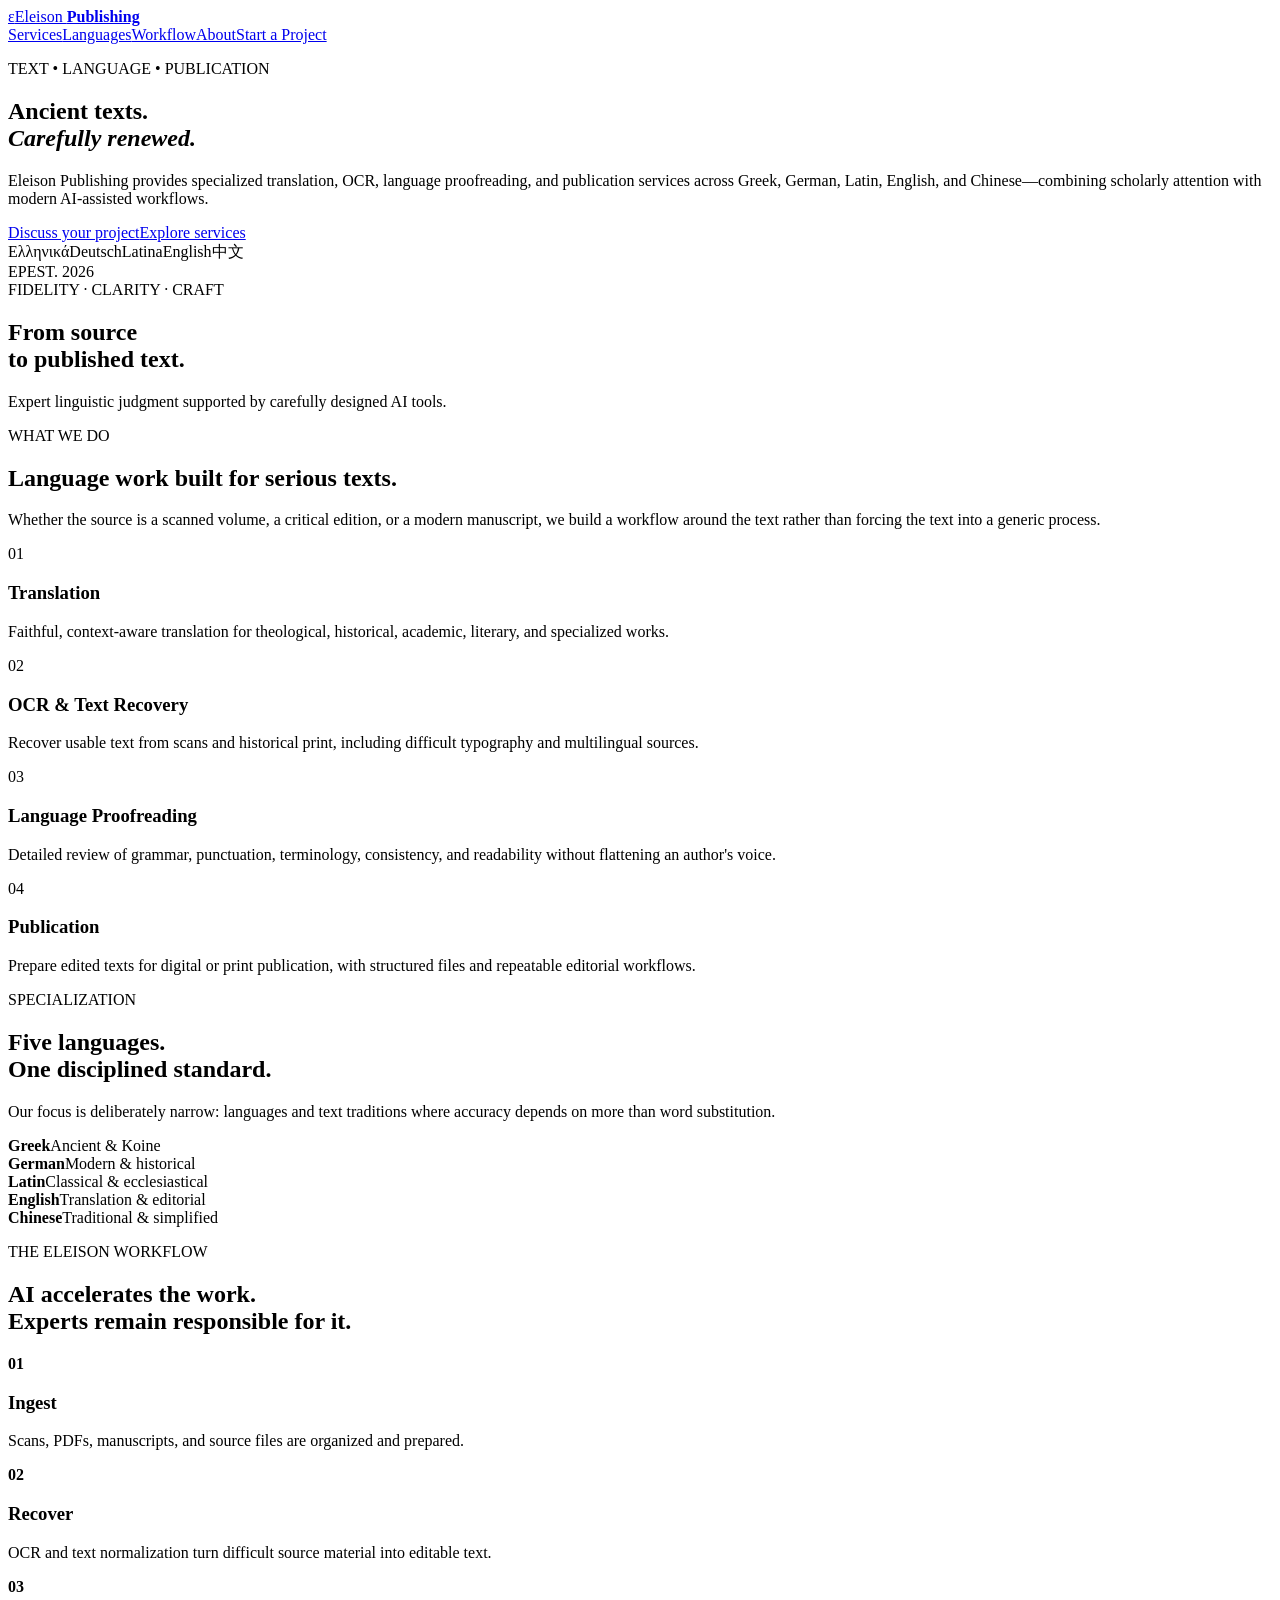
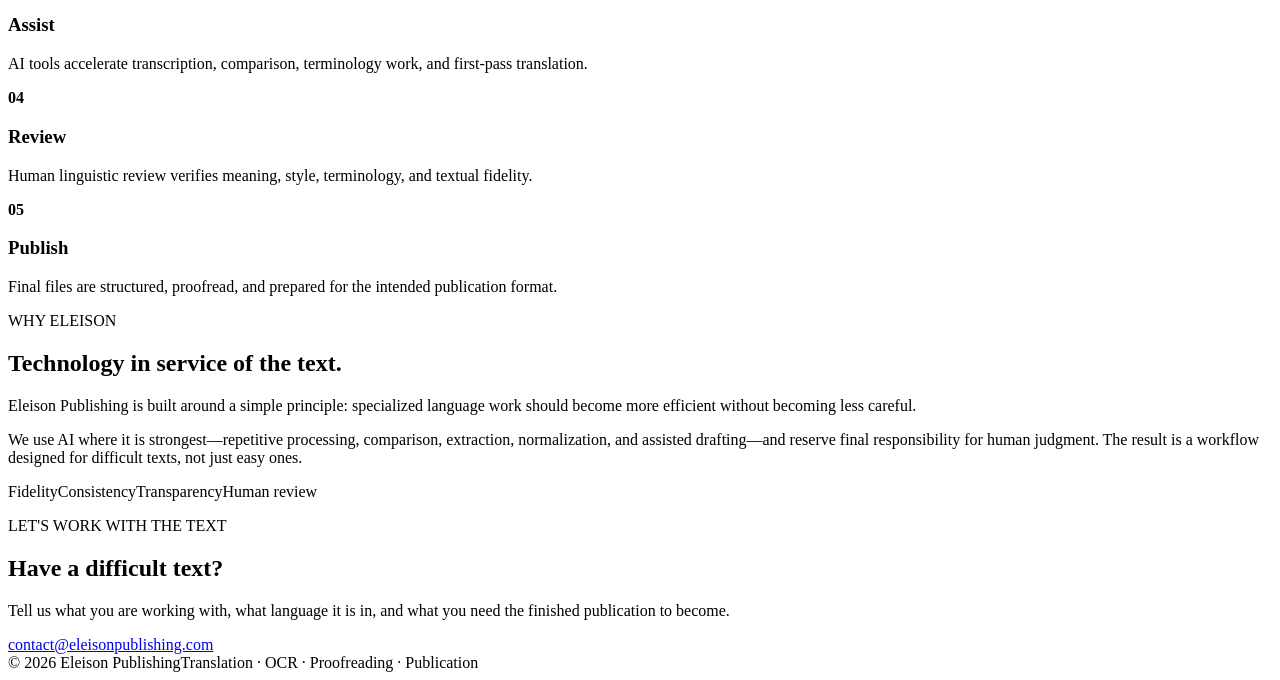
==== index.html @ 2a7b0e69 "Create Eleison Publishing website homepage" ====
<!doctype html>
<html lang="en">
<head>
  <meta charset="utf-8">
  <meta name="viewport" content="width=device-width,initial-scale=1">
  <meta name="description" content="Eleison Publishing — specialized translation, OCR, language proofreading, and publication services for Greek, German, Latin, English, and Chinese, enhanced by AI and expert review.">
  <title>Eleison Publishing | Language, Translation & Publication</title>
  <link rel="preconnect" href="https://fonts.googleapis.com">
  <link rel="preconnect" href="https://fonts.gstatic.com" crossorigin>
  <link href="https://fonts.googleapis.com/css2?family=Crimson+Pro:wght@400;500;600;700&family=Inter:wght@400;500;600;700&display=swap" rel="stylesheet">
  <link rel="stylesheet" href="styles.css">
</head>
<body>
<header class="site-header">
  <div class="container nav-wrap">
    <a class="brand" href="#top" aria-label="Eleison Publishing home"><span class="brand-mark">ε</span><span>Eleison <strong>Publishing</strong></span></a>
    <nav aria-label="Primary navigation">
      <a href="#services">Services</a><a href="#languages">Languages</a><a href="#workflow">Workflow</a><a href="#about">About</a><a class="nav-cta" href="#contact">Start a Project</a>
    </nav>
  </div>
</header>
<main id="top">
<section class="hero">
  <div class="container hero-grid">
    <div>
      <p class="eyebrow">TEXT • LANGUAGE • PUBLICATION</p>
      <h1>Ancient texts.<br><em>Carefully renewed.</em></h1>
      <p class="hero-copy">Eleison Publishing provides specialized translation, OCR, language proofreading, and publication services across Greek, German, Latin, English, and Chinese—combining scholarly attention with modern AI-assisted workflows.</p>
      <div class="hero-actions"><a class="button primary" href="#contact">Discuss your project</a><a class="button secondary" href="#services">Explore services</a></div>
      <div class="language-strip"><span>Ελληνικά</span><span>Deutsch</span><span>Latina</span><span>English</span><span>中文</span></div>
    </div>
    <div class="hero-card" aria-label="Our approach">
      <div class="card-top"><span>EP</span><span>EST. 2026</span></div>
      <div class="manuscript"><span class="rule"></span><span class="small-cap">FIDELITY · CLARITY · CRAFT</span><h2>From source<br>to published text.</h2><p>Expert linguistic judgment supported by carefully designed AI tools.</p></div>
    </div>
  </div>
</section>
<section id="services" class="section">
  <div class="container"><div class="section-heading"><p class="eyebrow">WHAT WE DO</p><h2>Language work built for serious texts.</h2><p>Whether the source is a scanned volume, a critical edition, or a modern manuscript, we build a workflow around the text rather than forcing the text into a generic process.</p></div>
  <div class="service-grid">
    <article><span class="icon">01</span><h3>Translation</h3><p>Faithful, context-aware translation for theological, historical, academic, literary, and specialized works.</p></article>
    <article><span class="icon">02</span><h3>OCR & Text Recovery</h3><p>Recover usable text from scans and historical print, including difficult typography and multilingual sources.</p></article>
    <article><span class="icon">03</span><h3>Language Proofreading</h3><p>Detailed review of grammar, punctuation, terminology, consistency, and readability without flattening an author's voice.</p></article>
    <article><span class="icon">04</span><h3>Publication</h3><p>Prepare edited texts for digital or print publication, with structured files and repeatable editorial workflows.</p></article>
  </div></div>
</section>
<section id="languages" class="section dark">
  <div class="container language-grid"><div><p class="eyebrow">SPECIALIZATION</p><h2>Five languages.<br>One disciplined standard.</h2><p>Our focus is deliberately narrow: languages and text traditions where accuracy depends on more than word substitution.</p></div>
  <div class="language-list"><div><strong>Greek</strong><span>Ancient & Koine</span></div><div><strong>German</strong><span>Modern & historical</span></div><div><strong>Latin</strong><span>Classical & ecclesiastical</span></div><div><strong>English</strong><span>Translation & editorial</span></div><div><strong>Chinese</strong><span>Traditional & simplified</span></div></div></div>
</section>
<section id="workflow" class="section">
  <div class="container"><div class="section-heading"><p class="eyebrow">THE ELEISON WORKFLOW</p><h2>AI accelerates the work.<br>Experts remain responsible for it.</h2></div>
  <div class="steps"><div><b>01</b><h3>Ingest</h3><p>Scans, PDFs, manuscripts, and source files are organized and prepared.</p></div><div><b>02</b><h3>Recover</h3><p>OCR and text normalization turn difficult source material into editable text.</p></div><div><b>03</b><h3>Assist</h3><p>AI tools accelerate transcription, comparison, terminology work, and first-pass translation.</p></div><div><b>04</b><h3>Review</h3><p>Human linguistic review verifies meaning, style, terminology, and textual fidelity.</p></div><div><b>05</b><h3>Publish</h3><p>Final files are structured, proofread, and prepared for the intended publication format.</p></div></div></div>
</section>
<section id="about" class="section paper"><div class="container about-grid"><div><p class="eyebrow">WHY ELEISON</p><h2>Technology in service of the text.</h2></div><div><p>Eleison Publishing is built around a simple principle: specialized language work should become more efficient without becoming less careful.</p><p>We use AI where it is strongest—repetitive processing, comparison, extraction, normalization, and assisted drafting—and reserve final responsibility for human judgment. The result is a workflow designed for difficult texts, not just easy ones.</p><div class="principles"><span>Fidelity</span><span>Consistency</span><span>Transparency</span><span>Human review</span></div></div></div></section>
<section id="contact" class="contact"><div class="container contact-inner"><div><p class="eyebrow">LET'S WORK WITH THE TEXT</p><h2>Have a difficult text?</h2><p>Tell us what you are working with, what language it is in, and what you need the finished publication to become.</p></div><a class="button light" href="mailto:contact@eleisonpublishing.com">contact@eleisonpublishing.com</a></div></section>
</main>
<footer><div class="container footer-inner"><span>© 2026 Eleison Publishing</span><span>Translation · OCR · Proofreading · Publication</span></div></footer>
<script src="script.js"></script>
</body>
</html>
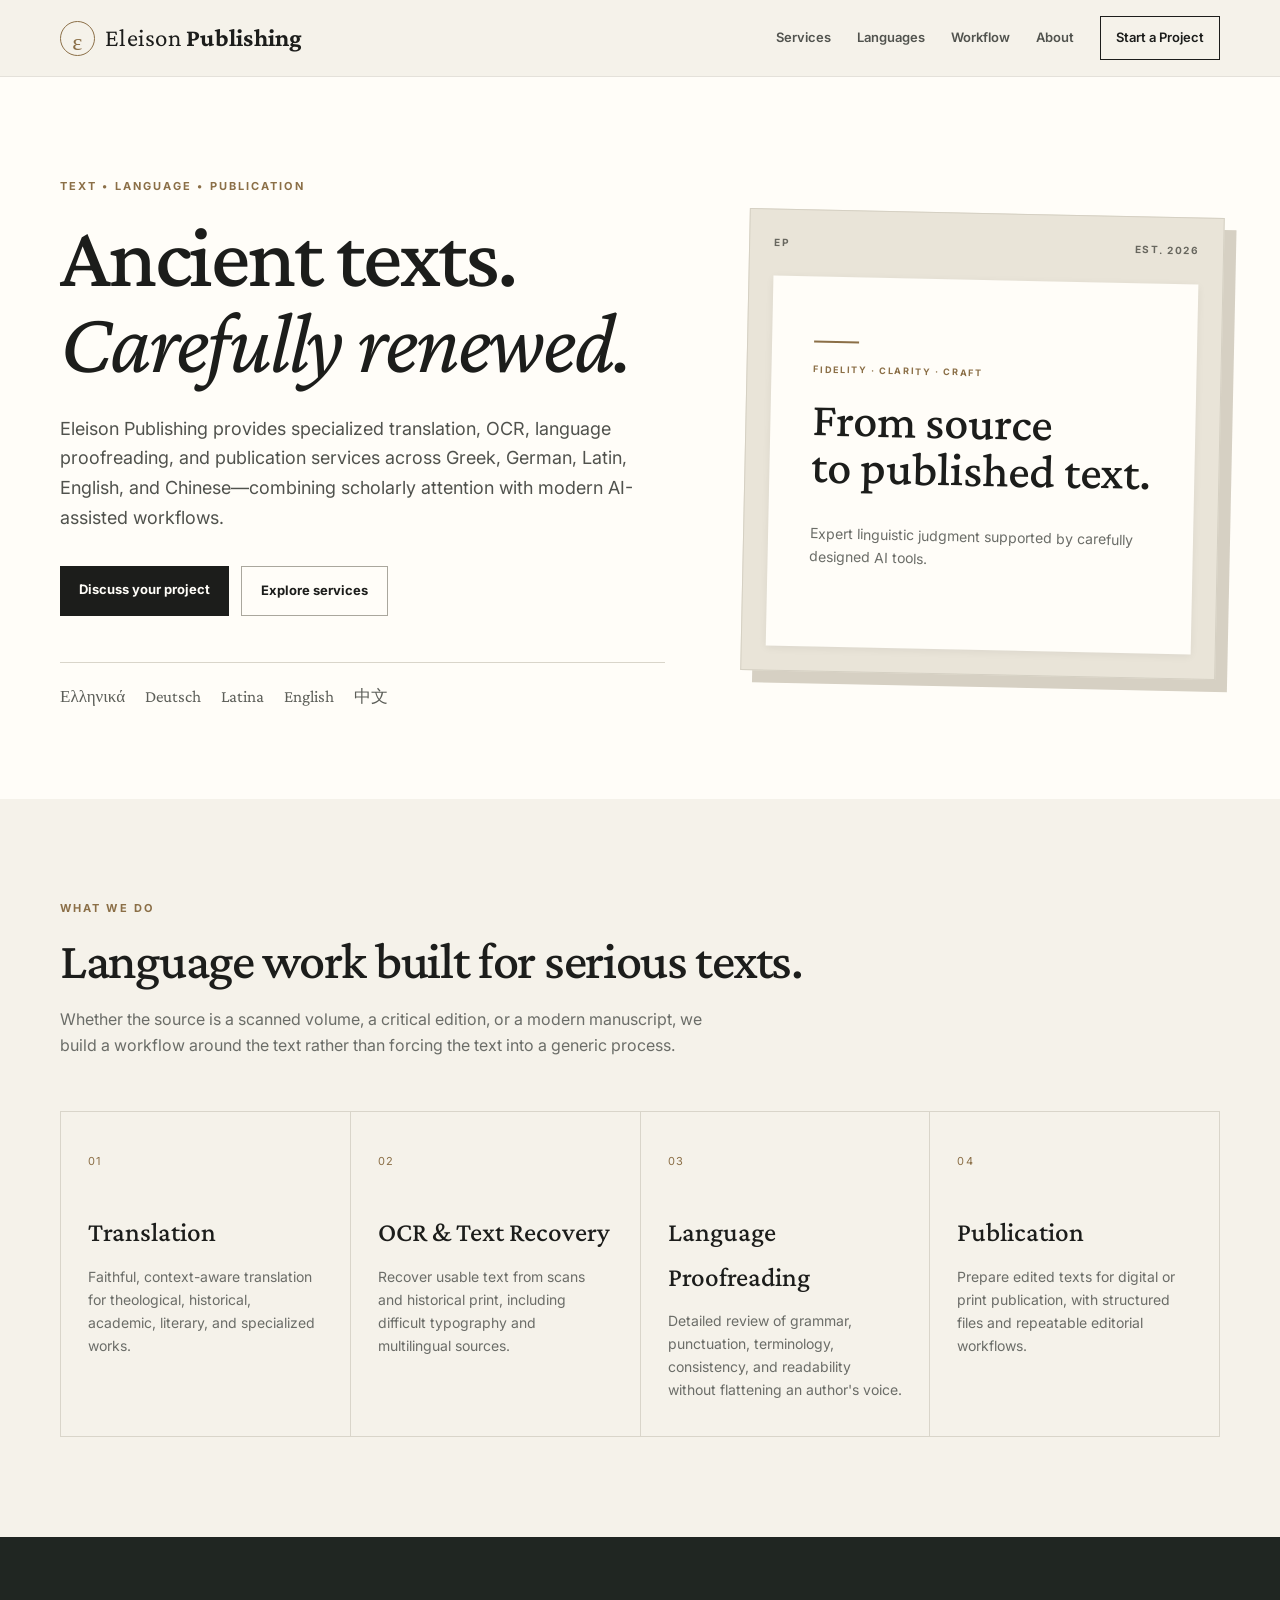
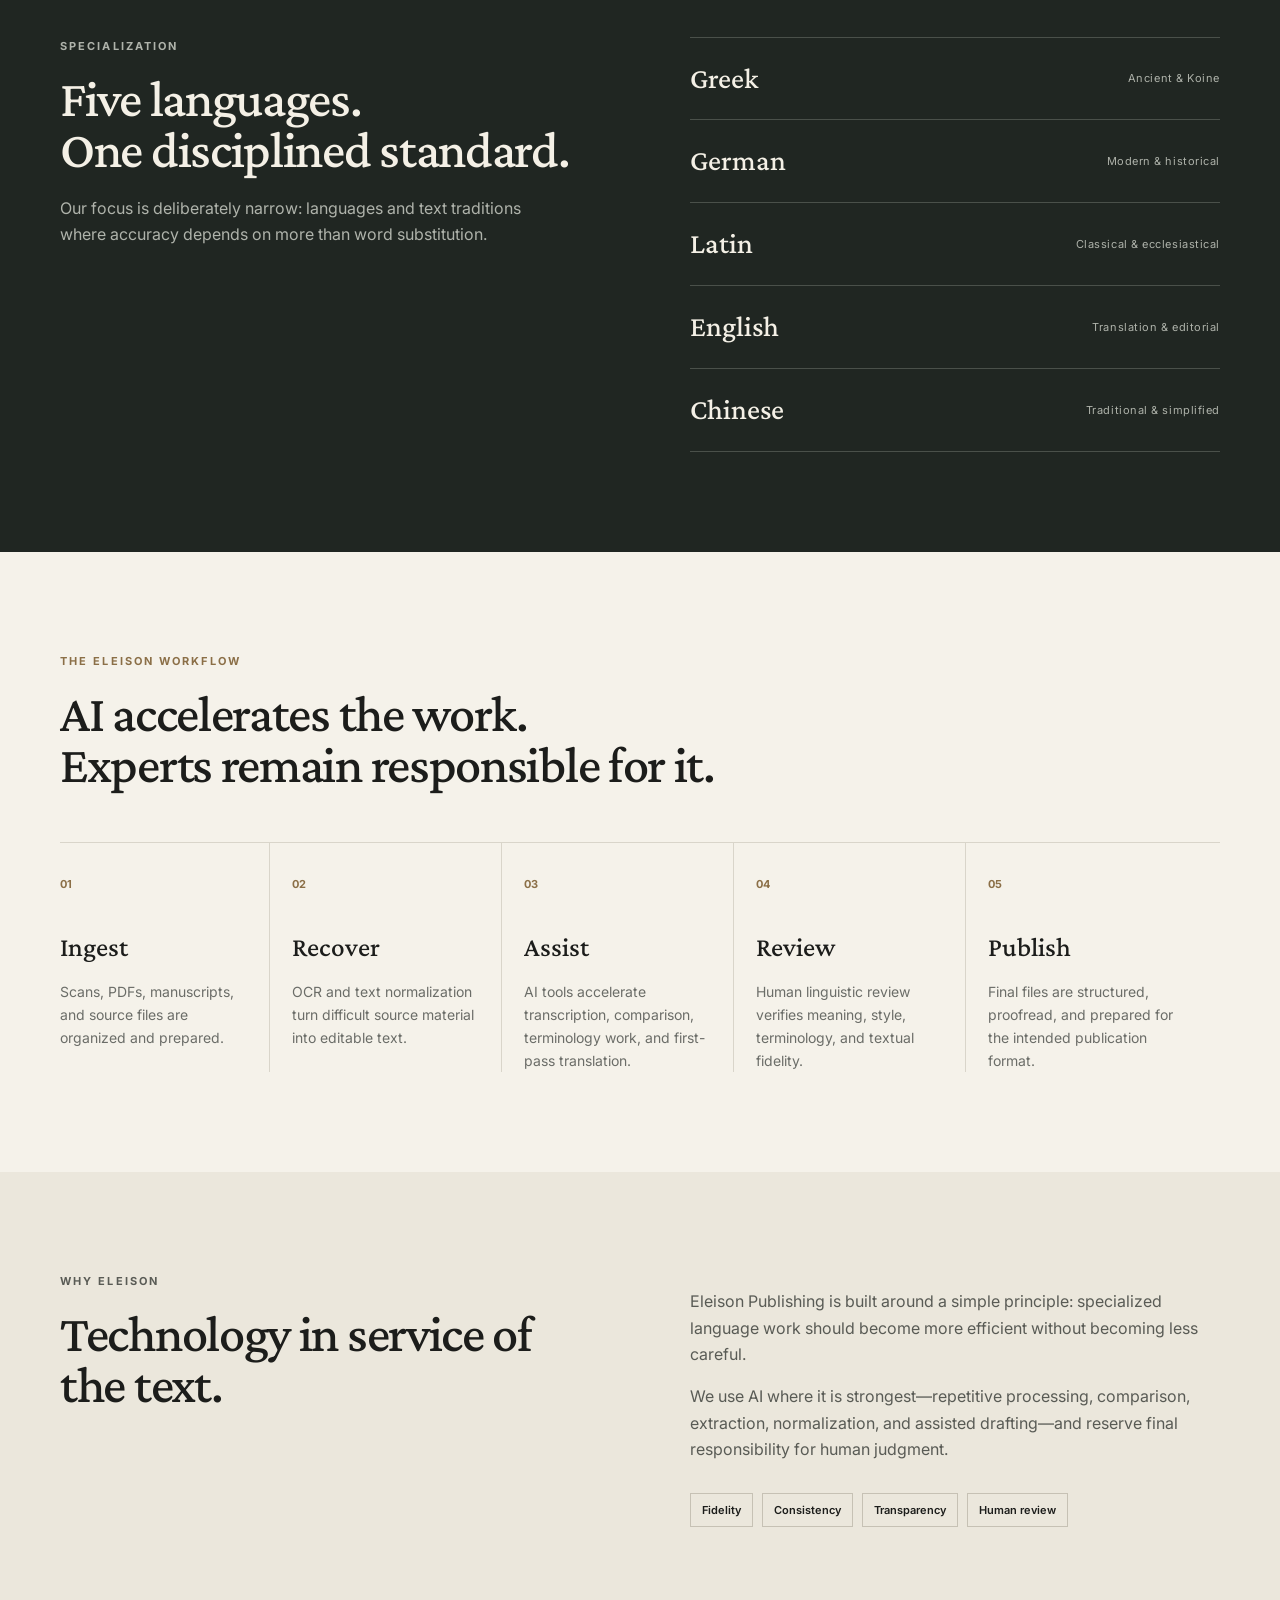
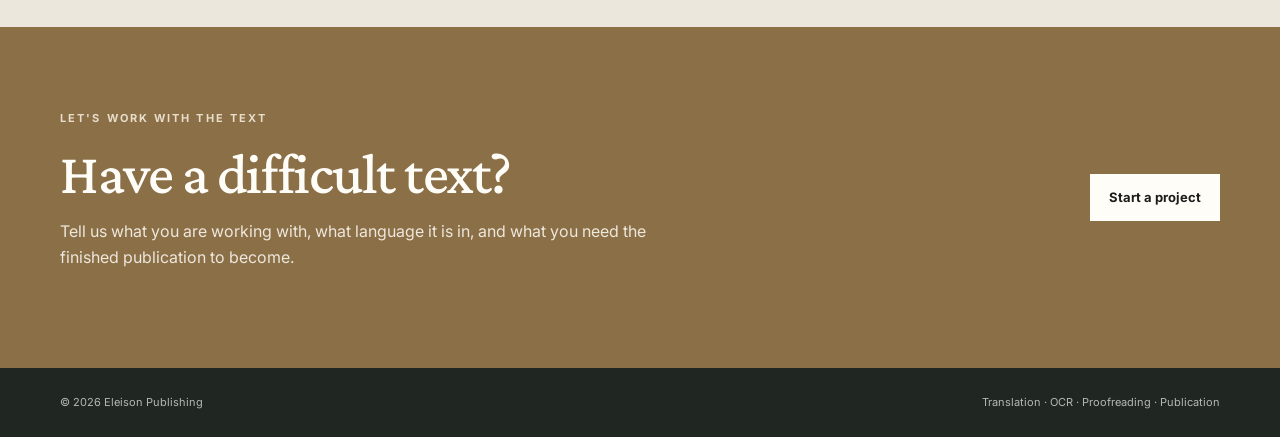
==== commit 4ddbbbf9: "Connect homepage to full site architecture" ====
--- a/index.html
+++ b/index.html
@@ -1,61 +1,4 @@
 <!doctype html>
 <html lang="en">
-<head>
-  <meta charset="utf-8">
-  <meta name="viewport" content="width=device-width,initial-scale=1">
-  <meta name="description" content="Eleison Publishing — specialized translation, OCR, language proofreading, and publication services for Greek, German, Latin, English, and Chinese, enhanced by AI and expert review.">
-  <title>Eleison Publishing | Language, Translation & Publication</title>
-  <link rel="preconnect" href="https://fonts.googleapis.com">
-  <link rel="preconnect" href="https://fonts.gstatic.com" crossorigin>
-  <link href="https://fonts.googleapis.com/css2?family=Crimson+Pro:wght@400;500;600;700&family=Inter:wght@400;500;600;700&display=swap" rel="stylesheet">
-  <link rel="stylesheet" href="styles.css">
-</head>
-<body>
-<header class="site-header">
-  <div class="container nav-wrap">
-    <a class="brand" href="#top" aria-label="Eleison Publishing home"><span class="brand-mark">ε</span><span>Eleison <strong>Publishing</strong></span></a>
-    <nav aria-label="Primary navigation">
-      <a href="#services">Services</a><a href="#languages">Languages</a><a href="#workflow">Workflow</a><a href="#about">About</a><a class="nav-cta" href="#contact">Start a Project</a>
-    </nav>
-  </div>
-</header>
-<main id="top">
-<section class="hero">
-  <div class="container hero-grid">
-    <div>
-      <p class="eyebrow">TEXT • LANGUAGE • PUBLICATION</p>
-      <h1>Ancient texts.<br><em>Carefully renewed.</em></h1>
-      <p class="hero-copy">Eleison Publishing provides specialized translation, OCR, language proofreading, and publication services across Greek, German, Latin, English, and Chinese—combining scholarly attention with modern AI-assisted workflows.</p>
-      <div class="hero-actions"><a class="button primary" href="#contact">Discuss your project</a><a class="button secondary" href="#services">Explore services</a></div>
-      <div class="language-strip"><span>Ελληνικά</span><span>Deutsch</span><span>Latina</span><span>English</span><span>中文</span></div>
-    </div>
-    <div class="hero-card" aria-label="Our approach">
-      <div class="card-top"><span>EP</span><span>EST. 2026</span></div>
-      <div class="manuscript"><span class="rule"></span><span class="small-cap">FIDELITY · CLARITY · CRAFT</span><h2>From source<br>to published text.</h2><p>Expert linguistic judgment supported by carefully designed AI tools.</p></div>
-    </div>
-  </div>
-</section>
-<section id="services" class="section">
-  <div class="container"><div class="section-heading"><p class="eyebrow">WHAT WE DO</p><h2>Language work built for serious texts.</h2><p>Whether the source is a scanned volume, a critical edition, or a modern manuscript, we build a workflow around the text rather than forcing the text into a generic process.</p></div>
-  <div class="service-grid">
-    <article><span class="icon">01</span><h3>Translation</h3><p>Faithful, context-aware translation for theological, historical, academic, literary, and specialized works.</p></article>
-    <article><span class="icon">02</span><h3>OCR & Text Recovery</h3><p>Recover usable text from scans and historical print, including difficult typography and multilingual sources.</p></article>
-    <article><span class="icon">03</span><h3>Language Proofreading</h3><p>Detailed review of grammar, punctuation, terminology, consistency, and readability without flattening an author's voice.</p></article>
-    <article><span class="icon">04</span><h3>Publication</h3><p>Prepare edited texts for digital or print publication, with structured files and repeatable editorial workflows.</p></article>
-  </div></div>
-</section>
-<section id="languages" class="section dark">
-  <div class="container language-grid"><div><p class="eyebrow">SPECIALIZATION</p><h2>Five languages.<br>One disciplined standard.</h2><p>Our focus is deliberately narrow: languages and text traditions where accuracy depends on more than word substitution.</p></div>
-  <div class="language-list"><div><strong>Greek</strong><span>Ancient & Koine</span></div><div><strong>German</strong><span>Modern & historical</span></div><div><strong>Latin</strong><span>Classical & ecclesiastical</span></div><div><strong>English</strong><span>Translation & editorial</span></div><div><strong>Chinese</strong><span>Traditional & simplified</span></div></div></div>
-</section>
-<section id="workflow" class="section">
-  <div class="container"><div class="section-heading"><p class="eyebrow">THE ELEISON WORKFLOW</p><h2>AI accelerates the work.<br>Experts remain responsible for it.</h2></div>
-  <div class="steps"><div><b>01</b><h3>Ingest</h3><p>Scans, PDFs, manuscripts, and source files are organized and prepared.</p></div><div><b>02</b><h3>Recover</h3><p>OCR and text normalization turn difficult source material into editable text.</p></div><div><b>03</b><h3>Assist</h3><p>AI tools accelerate transcription, comparison, terminology work, and first-pass translation.</p></div><div><b>04</b><h3>Review</h3><p>Human linguistic review verifies meaning, style, terminology, and textual fidelity.</p></div><div><b>05</b><h3>Publish</h3><p>Final files are structured, proofread, and prepared for the intended publication format.</p></div></div></div>
-</section>
-<section id="about" class="section paper"><div class="container about-grid"><div><p class="eyebrow">WHY ELEISON</p><h2>Technology in service of the text.</h2></div><div><p>Eleison Publishing is built around a simple principle: specialized language work should become more efficient without becoming less careful.</p><p>We use AI where it is strongest—repetitive processing, comparison, extraction, normalization, and assisted drafting—and reserve final responsibility for human judgment. The result is a workflow designed for difficult texts, not just easy ones.</p><div class="principles"><span>Fidelity</span><span>Consistency</span><span>Transparency</span><span>Human review</span></div></div></div></section>
-<section id="contact" class="contact"><div class="container contact-inner"><div><p class="eyebrow">LET'S WORK WITH THE TEXT</p><h2>Have a difficult text?</h2><p>Tell us what you are working with, what language it is in, and what you need the finished publication to become.</p></div><a class="button light" href="mailto:contact@eleisonpublishing.com">contact@eleisonpublishing.com</a></div></section>
-</main>
-<footer><div class="container footer-inner"><span>© 2026 Eleison Publishing</span><span>Translation · OCR · Proofreading · Publication</span></div></footer>
-<script src="script.js"></script>
-</body>
-</html>+<head><meta charset="utf-8"><meta name="viewport" content="width=device-width,initial-scale=1"><meta name="description" content="Eleison Publishing — specialized translation, OCR, language proofreading, and publication services for Greek, German, Latin, English, and Chinese, enhanced by AI and expert review."><title>Eleison Publishing | Language, Translation & Publication</title><link rel="preconnect" href="https://fonts.googleapis.com"><link rel="preconnect" href="https://fonts.gstatic.com" crossorigin><link href="https://fonts.googleapis.com/css2?family=Crimson+Pro:wght@400;500;600;700&family=Inter:wght@400;500;600;700&display=swap" rel="stylesheet"><link rel="stylesheet" href="styles.css"></head>
+<body><header class="site-header"><div class="container nav-wrap"><a class="brand" href="#top"><span class="brand-mark">ε</span><span>Eleison <strong>Publishing</strong></span></a><nav><a href="services.html">Services</a><a href="languages.html">Languages</a><a href="workflow.html">Workflow</a><a href="about.html">About</a><a class="nav-cta" href="contact.html">Start a Project</a></nav></div></header><main id="top"><section class="hero"><div class="container hero-grid"><div><p class="eyebrow">TEXT • LANGUAGE • PUBLICATION</p><h1>Ancient texts.<br><em>Carefully renewed.</em></h1><p class="hero-copy">Eleison Publishing provides specialized translation, OCR, language proofreading, and publication services across Greek, German, Latin, English, and Chinese—combining scholarly attention with modern AI-assisted workflows.</p><div class="hero-actions"><a class="button primary" href="contact.html">Discuss your project</a><a class="button secondary" href="services.html">Explore services</a></div><div class="language-strip"><span>Ελληνικά</span><span>Deutsch</span><span>Latina</span><span>English</span><span>中文</span></div></div><div class="hero-card"><div class="card-top"><span>EP</span><span>EST. 2026</span></div><div class="manuscript"><span class="rule"></span><span class="small-cap">FIDELITY · CLARITY · CRAFT</span><h2>From source<br>to published text.</h2><p>Expert linguistic judgment supported by carefully designed AI tools.</p></div></div></div></section><section id="services" class="section"><div class="container"><div class="section-heading"><p class="eyebrow">WHAT WE DO</p><h2>Language work built for serious texts.</h2><p>Whether the source is a scanned volume, a critical edition, or a modern manuscript, we build a workflow around the text rather than forcing the text into a generic process.</p></div><div class="service-grid"><article><span class="icon">01</span><h3>Translation</h3><p>Faithful, context-aware translation for theological, historical, academic, literary, and specialized works.</p></article><article><span class="icon">02</span><h3>OCR & Text Recovery</h3><p>Recover usable text from scans and historical print, including difficult typography and multilingual sources.</p></article><article><span class="icon">03</span><h3>Language Proofreading</h3><p>Detailed review of grammar, punctuation, terminology, consistency, and readability without flattening an author's voice.</p></article><article><span class="icon">04</span><h3>Publication</h3><p>Prepare edited texts for digital or print publication, with structured files and repeatable editorial workflows.</p></article></div></div></section><section id="languages" class="section dark"><div class="container language-grid"><div><p class="eyebrow">SPECIALIZATION</p><h2>Five languages.<br>One disciplined standard.</h2><p>Our focus is deliberately narrow: languages and text traditions where accuracy depends on more than word substitution.</p></div><div class="language-list"><div><strong>Greek</strong><span>Ancient & Koine</span></div><div><strong>German</strong><span>Modern & historical</span></div><div><strong>Latin</strong><span>Classical & ecclesiastical</span></div><div><strong>English</strong><span>Translation & editorial</span></div><div><strong>Chinese</strong><span>Traditional & simplified</span></div></div></div></section><section id="workflow" class="section"><div class="container"><div class="section-heading"><p class="eyebrow">THE ELEISON WORKFLOW</p><h2>AI accelerates the work.<br>Experts remain responsible for it.</h2></div><div class="steps"><div><b>01</b><h3>Ingest</h3><p>Scans, PDFs, manuscripts, and source files are organized and prepared.</p></div><div><b>02</b><h3>Recover</h3><p>OCR and text normalization turn difficult source material into editable text.</p></div><div><b>03</b><h3>Assist</h3><p>AI tools accelerate transcription, comparison, terminology work, and first-pass translation.</p></div><div><b>04</b><h3>Review</h3><p>Human linguistic review verifies meaning, style, terminology, and textual fidelity.</p></div><div><b>05</b><h3>Publish</h3><p>Final files are structured, proofread, and prepared for the intended publication format.</p></div></div></div></section><section id="about" class="section paper"><div class="container about-grid"><div><p class="eyebrow">WHY ELEISON</p><h2>Technology in service of the text.</h2></div><div><p>Eleison Publishing is built around a simple principle: specialized language work should become more efficient without becoming less careful.</p><p>We use AI where it is strongest—repetitive processing, comparison, extraction, normalization, and assisted drafting—and reserve final responsibility for human judgment.</p><div class="principles"><span>Fidelity</span><span>Consistency</span><span>Transparency</span><span>Human review</span></div></div></div></section><section class="contact"><div class="container contact-inner"><div><p class="eyebrow">LET'S WORK WITH THE TEXT</p><h2>Have a difficult text?</h2><p>Tell us what you are working with, what language it is in, and what you need the finished publication to become.</p></div><a class="button light" href="contact.html">Start a project</a></div></section></main><footer><div class="container footer-inner"><span>© 2026 Eleison Publishing</span><span>Translation · OCR · Proofreading · Publication</span></div></footer><script src="script.js"></script></body></html>
--- a/styles.css
+++ b/styles.css
@@ -0,0 +1 @@
+:root{--ink:#1c1d1b;--muted:#6b6d68;--paper:#f5f2ea;--white:#fffdf8;--line:#d9d5ca;--accent:#8b6f47;--deep:#202622;--max:1160px}*{box-sizing:border-box}html{scroll-behavior:smooth}body{margin:0;color:var(--ink);background:var(--paper);font-family:Inter,system-ui,sans-serif;line-height:1.65}a{color:inherit;text-decoration:none}.container{width:min(calc(100% - 48px),var(--max));margin:auto}.site-header{position:sticky;top:0;z-index:10;background:rgba(245,242,234,.94);backdrop-filter:blur(12px);border-bottom:1px solid rgba(28,29,27,.08)}.nav-wrap{min-height:76px;display:flex;align-items:center;justify-content:space-between;gap:30px}.brand{display:flex;align-items:center;gap:10px;font-family:"Crimson Pro",serif;font-size:25px;letter-spacing:.01em}.brand strong{font-weight:700}.brand-mark{display:grid;place-items:center;width:35px;height:35px;border:1px solid var(--accent);border-radius:50%;font-family:"Crimson Pro",serif;color:var(--accent);font-size:24px}nav{display:flex;align-items:center;gap:26px;font-size:13px;font-weight:600}nav a:not(.nav-cta){color:#51534e}.nav-cta{padding:10px 15px;border:1px solid var(--ink)}.hero{padding:100px 0 88px;background:var(--white)}.hero-grid{display:grid;grid-template-columns:1.12fr .88fr;gap:80px;align-items:center}.eyebrow{font-size:11px;letter-spacing:.19em;font-weight:700;color:var(--accent);margin:0 0 18px}.hero h1,.section-heading h2,.language-grid h2,.about-grid h2,.contact h2{font-family:"Crimson Pro",Georgia,serif;font-weight:500;line-height:.98;letter-spacing:-.025em}.hero h1{font-size:clamp(56px,7vw,88px);margin:0 0 28px}.hero h1 em{font-weight:400}.hero-copy{font-size:18px;max-width:660px;color:#50524d}.hero-actions{display:flex;gap:12px;margin:34px 0}.button{display:inline-block;padding:13px 19px;font-size:13px;font-weight:700}.button.primary{background:var(--ink);color:var(--white)}.button.secondary{border:1px solid #aaa79d}.button.light{background:var(--white);color:var(--ink)}.language-strip{display:flex;gap:20px;margin-top:46px;padding-top:20px;border-top:1px solid var(--line);font-family:"Crimson Pro",serif;font-size:17px;color:#5c5e58}.hero-card{min-height:450px;background:#e9e4d8;border:1px solid #d5d0c3;padding:24px;box-shadow:12px 12px 0 #d6d0c3;transform:rotate(1.2deg)}.card-top{display:flex;justify-content:space-between;font-size:10px;letter-spacing:.15em;font-weight:700;color:#68675f}.manuscript{height:370px;margin-top:25px;background:var(--white);padding:55px 42px;display:flex;flex-direction:column;justify-content:center;box-shadow:0 2px 8px rgba(0,0,0,.06)}.rule{width:45px;border-top:2px solid var(--accent);margin-bottom:20px}.small-cap{font-size:9px;letter-spacing:.18em;color:var(--accent);font-weight:700}.manuscript h2{font-family:"Crimson Pro",serif;font-size:48px;line-height:.98;font-weight:500;margin:18px 0}.manuscript p{color:var(--muted);font-size:14px}.section{padding:100px 0}.section-heading{max-width:760px;margin-bottom:52px}.section-heading h2,.language-grid h2,.about-grid h2{font-size:52px;margin:0 0 20px}.section-heading>p:last-child{color:var(--muted);max-width:650px}.service-grid{display:grid;grid-template-columns:repeat(4,1fr);gap:1px;background:var(--line);border:1px solid var(--line)}.service-grid article{background:var(--paper);padding:34px 27px;min-height:270px}.icon{font-size:11px;color:var(--accent);letter-spacing:.12em}.service-grid h3,.steps h3{font-family:"Crimson Pro",serif;font-size:27px;font-weight:500;margin:38px 0 10px}.service-grid p,.steps p{font-size:14px;color:var(--muted);margin:0}.dark{background:var(--deep);color:#f4f0e6}.language-grid{display:grid;grid-template-columns:1fr 1fr;gap:100px;align-items:start}.language-grid p{color:#afb3ab;max-width:500px}.language-list{border-top:1px solid #4a504a}.language-list div{display:flex;justify-content:space-between;align-items:center;padding:17px 0;border-bottom:1px solid #4a504a}.language-list strong{font-family:"Crimson Pro",serif;font-size:29px;font-weight:500}.language-list span{font-size:11px;color:#aeb2aa;letter-spacing:.05em}.steps{display:grid;grid-template-columns:repeat(5,1fr);border-top:1px solid var(--line)}.steps>div{padding:26px 22px 0 0;margin-right:22px;border-right:1px solid var(--line)}.steps>div:last-child{border-right:0}.steps b{font-size:11px;color:var(--accent)}.steps h3{margin-top:30px}.paper{background:#ebe7dc}.about-grid{display:grid;grid-template-columns:1fr 1fr;gap:100px}.about-grid p{color:#595b55}.principles{display:flex;flex-wrap:wrap;gap:9px;margin-top:30px}.principles span{border:1px solid #c6c1b4;padding:7px 11px;font-size:11px;font-weight:600}.contact{padding:82px 0;background:var(--accent);color:var(--white)}.contact-inner{display:flex;align-items:center;justify-content:space-between;gap:50px}.contact h2{font-size:58px;margin:0 0 14px}.contact p{max-width:620px;color:#eee7dc}.contact .eyebrow{color:#e8dccb}footer{background:var(--deep);color:#b5b8b1;font-size:11px}.footer-inner{display:flex;justify-content:space-between;padding:25px 0} @media(max-width:900px){nav a:not(.nav-cta){display:none}.hero-grid,.language-grid,.about-grid{grid-template-columns:1fr;gap:55px}.service-grid{grid-template-columns:1fr 1fr}.steps{grid-template-columns:1fr 1fr;gap:25px}.steps>div{border-right:0;border-bottom:1px solid var(--line);padding-bottom:25px}.contact-inner{align-items:flex-start;flex-direction:column}}@media(max-width:600px){.container{width:min(calc(100% - 30px),var(--max))}.hero{padding:65px 0}.hero h1{font-size:55px}.hero-card{min-height:380px;padding:15px}.manuscript{height:315px;padding:35px 28px}.manuscript h2{font-size:40px}.language-strip{gap:12px;flex-wrap:wrap}.section{padding:70px 0}.section-heading h2,.language-grid h2,.about-grid h2{font-size:42px}.service-grid{grid-template-columns:1fr}.steps{grid-template-columns:1fr}.footer-inner{flex-direction:column;gap:8px}.contact h2{font-size:48px}}
